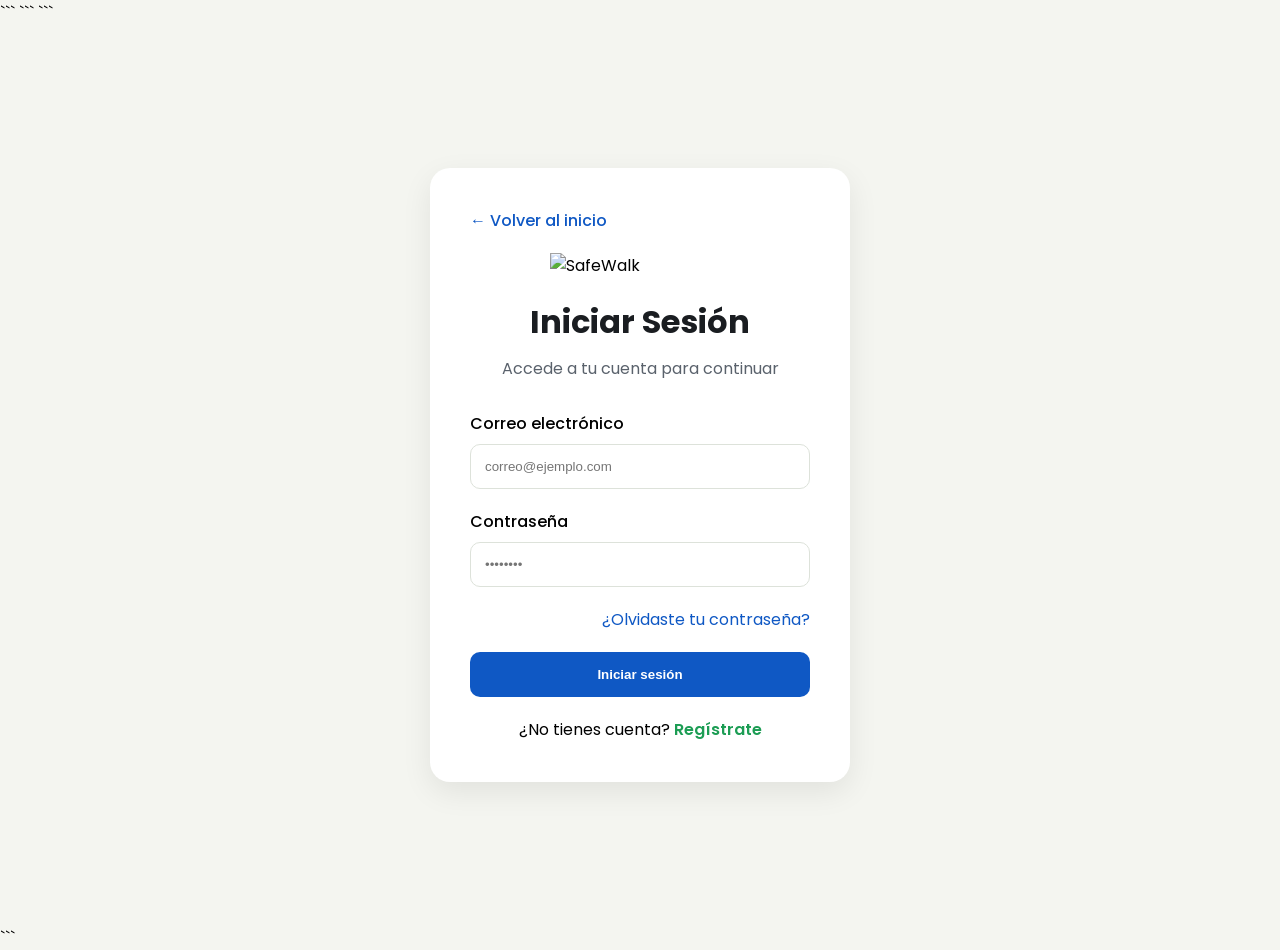
==== login.html @ 5419f843 "Eliminar cambios" ====
<!DOCTYPE html>

<html lang="es">

<head>
    <meta charset="UTF-8">
    <meta name="viewport" content="width=device-width, initial-scale=1.0">
    <title>SafeWalk | Iniciar Sesión</title>

```
<link rel="stylesheet" href="css/login.css">

<link href="https://fonts.googleapis.com/css2?family=Poppins:wght@300;400;500;600;700&display=swap"
    rel="stylesheet">
```

</head>

<body>

```
<div class="container">

    <div class="login-card">

        <a href="index.html" class="back-btn">
            ← Volver al inicio
        </a>

        <img src="img/logoSafeWalk.png" alt="SafeWalk" class="logo">

        <h1>Iniciar Sesión</h1>

        <p class="subtitle">
            Accede a tu cuenta para continuar
        </p>

        <form>

            <div class="input-group">
                <label>Correo electrónico</label>
                <input type="email"
                    placeholder="correo@ejemplo.com"
                    required>
            </div>

            <div class="input-group">
                <label>Contraseña</label>
                <input type="password"
                    placeholder="••••••••"
                    required>
            </div>

            <a href="#" class="forgot">
                ¿Olvidaste tu contraseña?
            </a>

            <button type="submit" class="btn-login">
                Iniciar sesión
            </button>

        </form>

        <p class="register-link">
            ¿No tienes cuenta?
            <a href="registro.html">Regístrate</a>
        </p>

    </div>

</div>
```

</body>

</html>
---- css/login.css ----
*{
margin:0;
padding:0;
box-sizing:border-box;
}

body{
font-family:'Poppins',sans-serif;
background:#F4F5F0;
}

.container{
min-height:100vh;
display:flex;
justify-content:center;
align-items:center;
}

.login-card{
background:white;
width:420px;
padding:40px;
border-radius:20px;
box-shadow:0 10px 30px rgba(0,0,0,.08);
}

.logo{
display:block;
margin:0 auto 20px;
width:180px;
height:auto;
}

.back-btn{
display:inline-block;
margin-bottom:20px;
color:#0F58C4;
text-decoration:none;
font-weight:500;
}

.back-btn:hover{
text-decoration:underline;
}

h1{
text-align:center;
color:#1A1D21;
margin-bottom:10px;
}

.subtitle{
text-align:center;
color:#5A626C;
margin-bottom:30px;
}

.input-group{
margin-bottom:20px;
}

.input-group label{
display:block;
margin-bottom:8px;
font-weight:500;
}

.input-group input{
width:100%;
padding:14px;
border:1px solid #DDE2DA;
border-radius:10px;
}

.forgot{
display:block;
text-align:right;
margin-bottom:20px;
text-decoration:none;
color:#0F58C4;
}

.btn-login{
width:100%;
padding:15px;
border:none;
border-radius:10px;
background:#0F58C4;
color:white;
font-weight:600;
cursor:pointer;
}

.register-link{
margin-top:20px;
text-align:center;
}

.register-link a{
color:#1C9D54;
text-decoration:none;
font-weight:600;
}
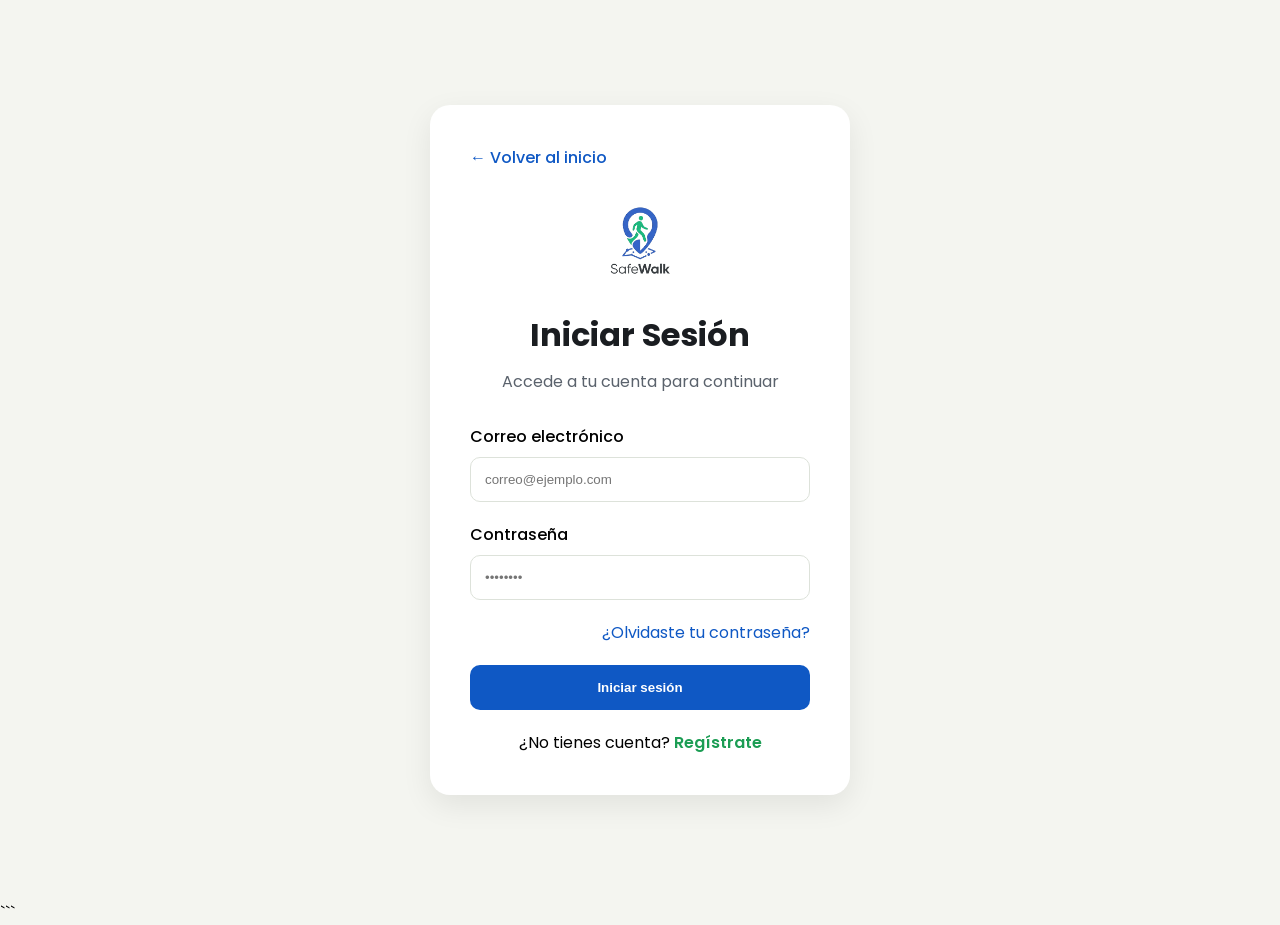
==== commit 5ad07363: "Cambios landing" ====
--- a/login.html
+++ b/login.html
@@ -7,18 +7,18 @@
     <meta name="viewport" content="width=device-width, initial-scale=1.0">
     <title>SafeWalk | Iniciar Sesión</title>
 
-```
+
 <link rel="stylesheet" href="css/login.css">
 
 <link href="https://fonts.googleapis.com/css2?family=Poppins:wght@300;400;500;600;700&display=swap"
     rel="stylesheet">
-```
+
 
 </head>
 
 <body>
 
-```
+
 <div class="container">
 
     <div class="login-card">
@@ -27,7 +27,7 @@
             ← Volver al inicio
         </a>
 
-        <img src="img/logoSafeWalk.png" alt="SafeWalk" class="logo">
+        <img src="img/logo.SafeWalk.png" alt="SafeWalk" class="logo">
 
         <h1>Iniciar Sesión</h1>
 
